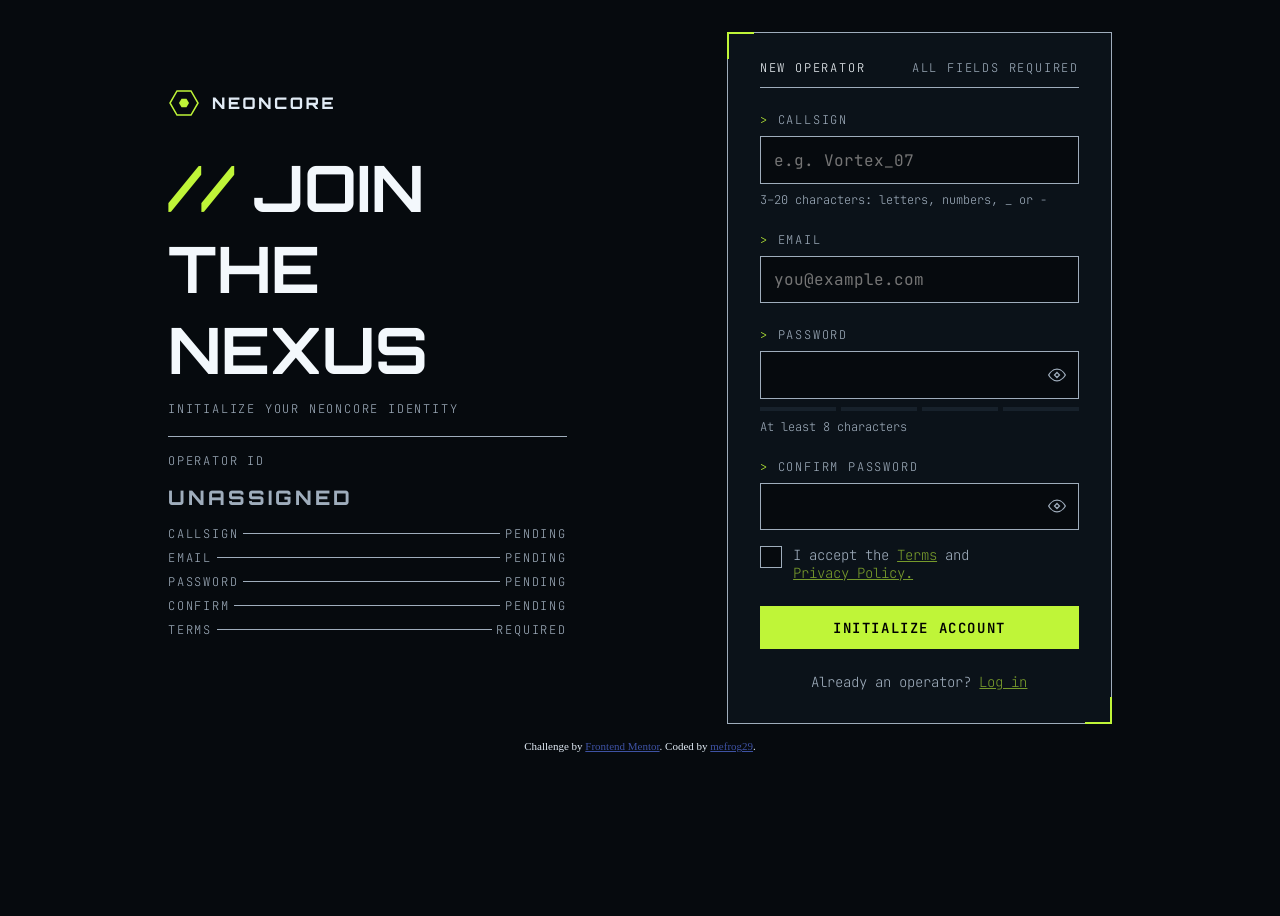
==== frontend/html+css+js/01_gamer-sign-up-form/index.html @ 38a69418 "add 01_gamer-sign-up-form" ====
<!doctype html>
<html lang="en">
  <head>
    <meta charset="UTF-8" />
    <meta name="viewport" content="width=device-width, initial-scale=1.0" />
    <!-- displays site properly based on user's device -->

    <link
      rel="icon"
      type="image/png"
      sizes="32x32"
      href="./assets/images/favicon-32x32.png"
    />
    <link rel="stylesheet" href="style.css" />

    <title>Frontend Mentor | Gamer sign-up form</title>
  </head>
  <body>

      

    <main class="main">
      <div class="main__top">
        <img src="./assets/images/logo.svg" alt="logo" class="main__top-logo" />
        <p class="main__top-status"></p>
         <h1 class="main__top-title"><span>// </span>JOIN THE NEXUS</h1>
      <p class="main__top-desc">INITIALIZE YOUR NEONCORE IDENTITY</p>
      <div class="separator"></div>
      <div class="main__top-operator">
        <p class="main__top-operator-id">OPERATOR ID</p>
        <p class="main__top-operator-status">UNASSIGNED</p>
      </div>
      <div class="field">
        <p class="field-name">CALLSIGN</p>
        <div class="separator"></div>
        <p class="field-status">PENDING</p>
      </div>
      <div class="field">
        <p class="field-name">EMAIL</p>
        <div class="separator"></div>
        <p class="field-status">PENDING</p>
      </div>
      <div class="field">
        <p class="field-name">PASSWORD</p>
        <div class="separator"></div>
        <p class="field-status">PENDING</p>
      </div>
      <div class="field">
        <p class="field-name">CONFIRM</p>
        <div class="separator"></div>
        <p class="field-status">PENDING</p>
      </div>
      <div class="field">
        <p class="field-name">TERMS</p>
        <div class="separator"></div>
        <p class="field-status">REQUIRED</p>
      </div>
      </div>
     
      <div class="main__form">
        <div class="main__form-top">
          <p class="main__form-top-operator">NEW OPERATOR</p>
          <p class="main__form-top-required">ALL REQUIRED</p>
        </div>
        <div class="separator"></div>
        <form action="" method="get" class="auth-form">
          <div class="auth-form__field">
            <label for="callsign"><span> > </span>CALLSIGN</label>
            <div class="input-container">
              <input
                type="text"
                name="callsign"
                id="callsign"
                placeholder="e.g. Vortex_07"
              />
            </div>
            <p class="auth-form__field-desc">
              3–20 characters: letters, numbers, _ or -
            </p>
          </div>
          <div class="auth-form__field">
            <label for="email"><span> > </span>EMAIL</label>
            <div class="input-container">
              <input
                type="email"
                name="email"
                id="email"
                placeholder="you@example.com"
              />
            </div>
          </div>
          <div class="auth-form__field">
            <label for="password"><span> > </span>PASSWORD</label>
            <div class="input-container">
              <input type="password" name="password" id="password" />
              <button class="show-btn"></button>
            </div>
            <div class="complexity-status-bar">
              <div class="status-bar"></div>
              <div class="status-bar"></div>
              <div class="status-bar"></div>
              <div class="status-bar"></div>
            </div>
            <p class="auth-form__field-desc">At least 8 characters</p>
          </div>
          <div class="auth-form__field">
            <label for="password"><span> > </span>CONFIRM PASSWORD</label>
            <div class="input-container">
              <input type="password" name="email" id="email" />
              <button class="show-btn"></button>
            </div>
          </div>
          <div>
            <div class="auth-form__checkbox">
              <input type="checkbox" name="accept" id="accept" />
              <span class="checkbox"></span>
              <label for="accept">
              I accept the
              <a href="#" class="link">Terms</a> and
              <a href="#" class="link">Privacy Policy.</a>
              </label>
            </div>
          <input type="submit" value="INITIALIZE ACCOUNT" class="submit-btn" />
        </form>
        <p class="main__bottom">
          Already an operator? <a href="#" class="link">Log in</a>
        </p>
      </div>
    </main>

  

    <footer class="attribution">
      Challenge by
      <a href="https://www.frontendmentor.io?ref=challenge">Frontend Mentor</a>.
      Coded by <a href="https://github.com/mefrog29">mefrog29</a>.
    </footer>
  </body>
</html>
---- frontend/html+css+js/01_gamer-sign-up-form/style.css ----
@font-face {
  font-family: "Orbitron";
  src: url("./assets/fonts/orbitron/orbitron-variable.ttf");
  weight: 100 900;
}

@font-face {
  font-family: "JetBrains-Mono";
  src: url("./assets/fonts/jetbrains-mono/jetbrains-mono-variable.ttf");
  weight: 100 900;
}

:root {
  /*neutral*/
  --neutral-950: hsl(214 37% 4%);
  --neutral-900: hsl(210 39% 7%);
  --neutral-800: hsl(211 30% 13%);
  --neutral-700: hsl(211 22% 24%);
  --neutral-600: hsl(210 18% 42%);
  --neutral-500: hsl(211 14% 50%);
  --neutral-400: hsl(211 13% 55%);
  --neutral-300: hsl(211 18% 68%);
  --neutral-100: hsl(208 49% 92%);
  --neutral-50: hsl(204 60% 97%);

  /*lime*/
  --lime-500: hsl(77 90% 59%);
  --lime-700: hsl(77 67% 39%);
  --lime-alpha-60: hsl(77 90% 59% / 0.6);
  --lime-alpha-40: hsl(77 90% 59% / 0.4);

  /*amber*/
  --amber-400: hsl(40 100% 65%);

  /*navy*/
  --navy-950: hsl(214 60% 2%);
  --navy-alpha-80: hsl(214 60% 2% / 0.8);
  --navy-alpha-60: hsl(214 60% 2% / 0.6);
}

h1,
p {
  margin: 0;
  padding: 0;
}

p,
label {
  color: var(--neutral-300);
  font-family: "JetBrains-Mono";
  font-size: 12px;
  font-weight: 200;
  letter-spacing: 0.15em;
}

body {
  min-height: 100dvh;
  background-color: var(--neutral-950);
  padding: 0 0.7rem;
}

span {
  color: var(--lime-500);
}

label span {
  font-size: 12px;
  font-family: "JetBrains-Mono";
}

input {
  background-color: var(--neutral-950);
  font-family: "JetBrains-Mono";
  font-size: 16px;
  border: 0;
  min-width: 0;
}

a {
  color: var(--lime-alpha-60);
}

.main__top-logo {
  margin-bottom: 1.5rem;
}

.main__top-title {
  color: var(--neutral-50);
  font-family: "Orbitron";
  font-size: 38px;
}

.main__top-desc {
  margin-top: 0.7rem;
  margin-bottom: 1.2rem;
}

.separator {
  background-color: var(--neutral-300);
  width: 100%;
  height: 1px;
}

.main__top-operator {
  display: flex;
  justify-content: space-between;
  margin-top: 1rem;
}

.main__form {
  position: relative;
  background-color: var(--neutral-900);
  border: 1px solid var(--neutral-300);
  margin-top: 1.5rem;
  padding: 1.2rem;
}

.main__form::before {
  content: "";
  position: absolute;

  top: -1px;
  left: -1px;
  width: 25px;
  height: 25px;
  border-top: 2px solid var(--lime-500);
  border-left: 2px solid var(--lime-500);
}

.main__form::after {
  content: "";
  position: absolute;

  bottom: -1px;
  right: -1px;
  width: 25px;
  height: 25px;
  border-bottom: 2px solid var(--lime-500);
  border-right: 2px solid var(--lime-500);
}

.main__form-top {
  display: flex;
  justify-content: space-between;
  padding: 0.7rem 0;
}

.main__form-top-operator {
  color: var(--neutral-50);
}

.field {
  opacity: 0;
  height: 0;
  width: 0;
}

.auth-form__field {
  display: flex;
  flex-direction: column;
  gap: 0.5rem;
  margin-top: 1.5rem;
}

.input-container {
  background-color: var(--neutral-950);
  font-family: "JetBrains-Mono";
  font-size: 16px;
  color: var(--neutral-100);
  padding: 0.7rem;
  border: 1px solid var(--neutral-300);
  display: flex;
  align-items: center;
  justify-content: space-between;
}

.show-btn {
  background-color: var(--neutral-950);
  width: 20px;
  height: 20px;
  background-image: url("./assets/images/icon-eye.svg");
  border: 0;
  cursor: pointer;
}

.auth-form__field-desc {
  letter-spacing: 0;
}

.complexity-status-bar {
  display: flex;
  gap: 5px;
}

.status-bar {
  height: 4px;
  width: 25%;
  background-color: var(--neutral-800);
}

.auth-form__checkbox {
  margin-top: 1rem;
  display: flex;
  align-items: start;
  gap: 0.7rem;
}

.auth-form__checkbox input {
  position: absolute;
  opacity: 0;
  cursor: pointer;
  height: 0;
  width: 0;
}

.auth-form__checkbox label {
  letter-spacing: 0;
  font-size: 14px;
  width: 70%;
}

.checkbox {
  position: relative;
  height: 20px;
  min-width: 20px;
  background-color: var(--neutral-950);
  border: 1px solid var(--neutral-300);
  cursor: pointer;
}

.submit-btn {
  width: 100%;
  background-color: var(--lime-500);
  margin-top: 1.5rem;
  letter-spacing: 0.1rem;
  font-size: 14px;
  font-weight: 600;
  padding: 0.8rem 1.5rem;
  cursor: pointer;
}

.main__bottom {
  letter-spacing: 0;
  margin-top: 1.5rem;
  margin-bottom: 1rem;
  font-size: 14px;
  text-align: center;
}

.attribution {
  font-size: 0.6875rem;
  text-align: center;
  color: var(--neutral-100);
  margin-top: 1rem;
}
.attribution a {
  color: hsl(228, 45%, 44%);
}

@media (min-width: 700px) {
  .field {
    opacity: 1;
    width: auto;
    height: auto;
    display: flex;
    align-items: center;
    gap: 0.3rem;
    margin-bottom: 0.5rem;
  }

  .main {
    display: flex;
    align-items: center;
    justify-content: center;
    gap: 10rem;
  }

  .main__top-title {
    font-size: 64px;
  }

  body {
    padding: 0 10rem;
  }

  .main__form {
    width: 60%;
    padding: 1rem 2rem;
  }

  .main__form-top-required {
    font-size: 0;
  }

  .main__form-top-required::after {
    content: "ALL FIELDS REQUIRED";
    font-size: 12px;
    letter-spacing: 0.15em;
  }

  .main__top-operator {
    display: block;
  }

  .main__top-operator-status {
    font-weight: 800;
    font-size: 20px;
    font-family: "Orbitron";
    margin: 1rem 0;
  }
}
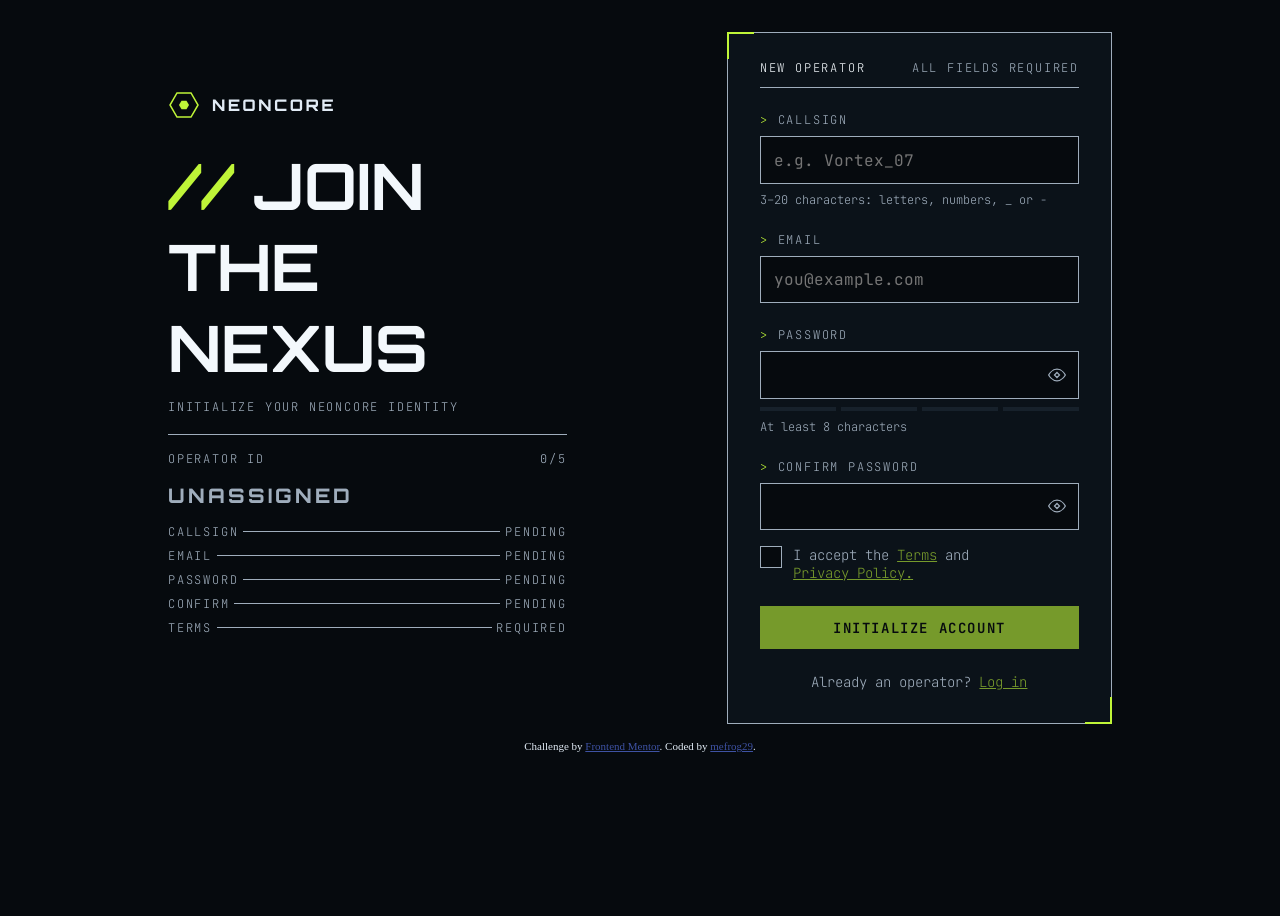
==== commit abb9b6e3: "add js to 01_gamer-sign-up-form" ====
--- a/frontend/html+css+js/01_gamer-sign-up-form/index.html
+++ b/frontend/html+css+js/01_gamer-sign-up-form/index.html
@@ -12,40 +12,43 @@
       href="./assets/images/favicon-32x32.png"
     />
     <link rel="stylesheet" href="style.css" />
+    <script src="script.js" defer></script>
 
     <title>Frontend Mentor | Gamer sign-up form</title>
   </head>
   <body>
-
-      
-
     <main class="main">
       <div class="main__top">
-        <img src="./assets/images/logo.svg" alt="logo" class="main__top-logo" />
-        <p class="main__top-status"></p>
+        <div class="mobile-container">
+          <img src="./assets/images/logo.svg" alt="logo" class="main__top-logo" />
+          <p class="main__top-status">0/5</p>
+        </div>
          <h1 class="main__top-title"><span>// </span>JOIN THE NEXUS</h1>
       <p class="main__top-desc">INITIALIZE YOUR NEONCORE IDENTITY</p>
       <div class="separator"></div>
       <div class="main__top-operator">
-        <p class="main__top-operator-id">OPERATOR ID</p>
+        <div class="desktop-container">
+          <p class="main__top-operator-id">OPERATOR ID</p>
+          <p class="main__top-status">0/5</p>
+        </div>
         <p class="main__top-operator-status">UNASSIGNED</p>
       </div>
-      <div class="field">
+      <div class="field callsign">
         <p class="field-name">CALLSIGN</p>
         <div class="separator"></div>
         <p class="field-status">PENDING</p>
       </div>
-      <div class="field">
+      <div class="field email">
         <p class="field-name">EMAIL</p>
         <div class="separator"></div>
         <p class="field-status">PENDING</p>
       </div>
-      <div class="field">
+      <div class="field password">
         <p class="field-name">PASSWORD</p>
         <div class="separator"></div>
         <p class="field-status">PENDING</p>
       </div>
-      <div class="field">
+      <div class="field check-password">
         <p class="field-name">CONFIRM</p>
         <div class="separator"></div>
         <p class="field-status">PENDING</p>
@@ -72,8 +75,13 @@
                 name="callsign"
                 id="callsign"
                 placeholder="e.g. Vortex_07"
+                minlength="3"
+                maxlength="20"
+                data-rule="callsign"
+                required
               />
             </div>
+            <p class="error-message"></p>
             <p class="auth-form__field-desc">
               3–20 characters: letters, numbers, _ or -
             </p>
@@ -86,39 +94,44 @@
                 name="email"
                 id="email"
                 placeholder="you@example.com"
+                required
               />
             </div>
+            <p class="error-message"></p>
           </div>
           <div class="auth-form__field">
             <label for="password"><span> > </span>PASSWORD</label>
             <div class="input-container">
-              <input type="password" name="password" id="password" />
+              <input type="password" name="password" id="password" minlength="8" required/>
               <button class="show-btn"></button>
             </div>
             <div class="complexity-status-bar">
               <div class="status-bar"></div>
               <div class="status-bar"></div>
-              <div class="status-bar"></div>
+              <div class="status-bar "></div>
               <div class="status-bar"></div>
             </div>
+            <p class="error-message"></p>
             <p class="auth-form__field-desc">At least 8 characters</p>
           </div>
           <div class="auth-form__field">
-            <label for="password"><span> > </span>CONFIRM PASSWORD</label>
+            <label for="check-password"><span> > </span>CONFIRM PASSWORD</label>
             <div class="input-container">
-              <input type="password" name="email" id="email" />
+              <input type="password" name="check-password" id="check-password" required/>
               <button class="show-btn"></button>
             </div>
+            <p class="error-message"></p>
           </div>
           <div>
             <div class="auth-form__checkbox">
-              <input type="checkbox" name="accept" id="accept" />
-              <span class="checkbox"></span>
+              <input type="checkbox" name="accept" id="accept" required/>
+              <span class="checkbox-container"><span class="checkbox"></span></span>
               <label for="accept">
               I accept the
               <a href="#" class="link">Terms</a> and
               <a href="#" class="link">Privacy Policy.</a>
               </label>
+              <p class="error-message"></p>
             </div>
           <input type="submit" value="INITIALIZE ACCOUNT" class="submit-btn" />
         </form>
--- a/frontend/html+css+js/01_gamer-sign-up-form/style.css
+++ b/frontend/html+css+js/01_gamer-sign-up-form/style.css
@@ -1,13 +1,13 @@
 @font-face {
   font-family: "Orbitron";
   src: url("./assets/fonts/orbitron/orbitron-variable.ttf");
-  weight: 100 900;
+  font-weight: 100 900;
 }
 
 @font-face {
   font-family: "JetBrains-Mono";
   src: url("./assets/fonts/jetbrains-mono/jetbrains-mono-variable.ttf");
-  weight: 100 900;
+  font-weight: 100 900;
 }
 
 :root {
@@ -36,8 +36,10 @@
   --navy-950: hsl(214 60% 2%);
   --navy-alpha-80: hsl(214 60% 2% / 0.8);
   --navy-alpha-60: hsl(214 60% 2% / 0.6);
-}
-
+
+  /*red*/
+  --red: hsl(0, 100%, 44%);
+}
 h1,
 p {
   margin: 0;
@@ -71,23 +73,31 @@
 input {
   background-color: var(--neutral-950);
   font-family: "JetBrains-Mono";
+  color: var(--neutral-100);
   font-size: 16px;
   border: 0;
   min-width: 0;
 }
 
+input:focus {
+  outline: none;
+}
+
 a {
   color: var(--lime-alpha-60);
 }
 
-.main__top-logo {
-  margin-bottom: 1.5rem;
+.mobile-container {
+  display: flex;
+  align-items: center;
+  justify-content: space-between;
 }
 
 .main__top-title {
   color: var(--neutral-50);
   font-family: "Orbitron";
   font-size: 38px;
+  margin-top: 1.5rem;
 }
 
 .main__top-desc {
@@ -99,6 +109,10 @@
   background-color: var(--neutral-300);
   width: 100%;
   height: 1px;
+}
+
+.desktop-container .main__top-status {
+  display: none;
 }
 
 .main__top-operator {
@@ -174,6 +188,10 @@
   justify-content: space-between;
 }
 
+.input-container.error {
+  border-color: var(--red);
+}
+
 .show-btn {
   background-color: var(--neutral-950);
   width: 20px;
@@ -187,6 +205,11 @@
   letter-spacing: 0;
 }
 
+.auth-form__field-desc.hide {
+  opacity: 0;
+  height: 0;
+}
+
 .complexity-status-bar {
   display: flex;
   gap: 5px;
@@ -196,6 +219,10 @@
   height: 4px;
   width: 25%;
   background-color: var(--neutral-800);
+}
+
+.status-bar.complete {
+  background-color: var(--lime-500);
 }
 
 .auth-form__checkbox {
@@ -219,13 +246,25 @@
   width: 70%;
 }
 
-.checkbox {
+.checkbox-container {
   position: relative;
   height: 20px;
   min-width: 20px;
   background-color: var(--neutral-950);
   border: 1px solid var(--neutral-300);
   cursor: pointer;
+}
+
+.checkbox {
+  position: absolute;
+  width: 12px;
+  height: 12px;
+  top: 4px;
+  left: 4px;
+}
+
+.checkbox.checked {
+  background-color: var(--lime-500);
 }
 
 .submit-btn {
@@ -237,6 +276,12 @@
   font-weight: 600;
   padding: 0.8rem 1.5rem;
   cursor: pointer;
+  color: var(--neutral-950);
+}
+
+.submit-btn.disabled {
+  cursor: auto;
+  background-color: var(--lime-alpha-60);
 }
 
 .main__bottom {
@@ -245,6 +290,15 @@
   margin-bottom: 1rem;
   font-size: 14px;
   text-align: center;
+}
+
+.error-message {
+  display: none;
+}
+
+.error-message.show {
+  display: block;
+  color: var(--red);
 }
 
 .attribution {
@@ -308,4 +362,17 @@
     font-family: "Orbitron";
     margin: 1rem 0;
   }
-}
+
+  .desktop-container {
+    display: flex;
+    justify-content: space-between;
+  }
+
+  .mobile-container .main__top-status {
+    display: none;
+  }
+
+  .desktop-container .main__top-status {
+    display: block;
+  }
+}
